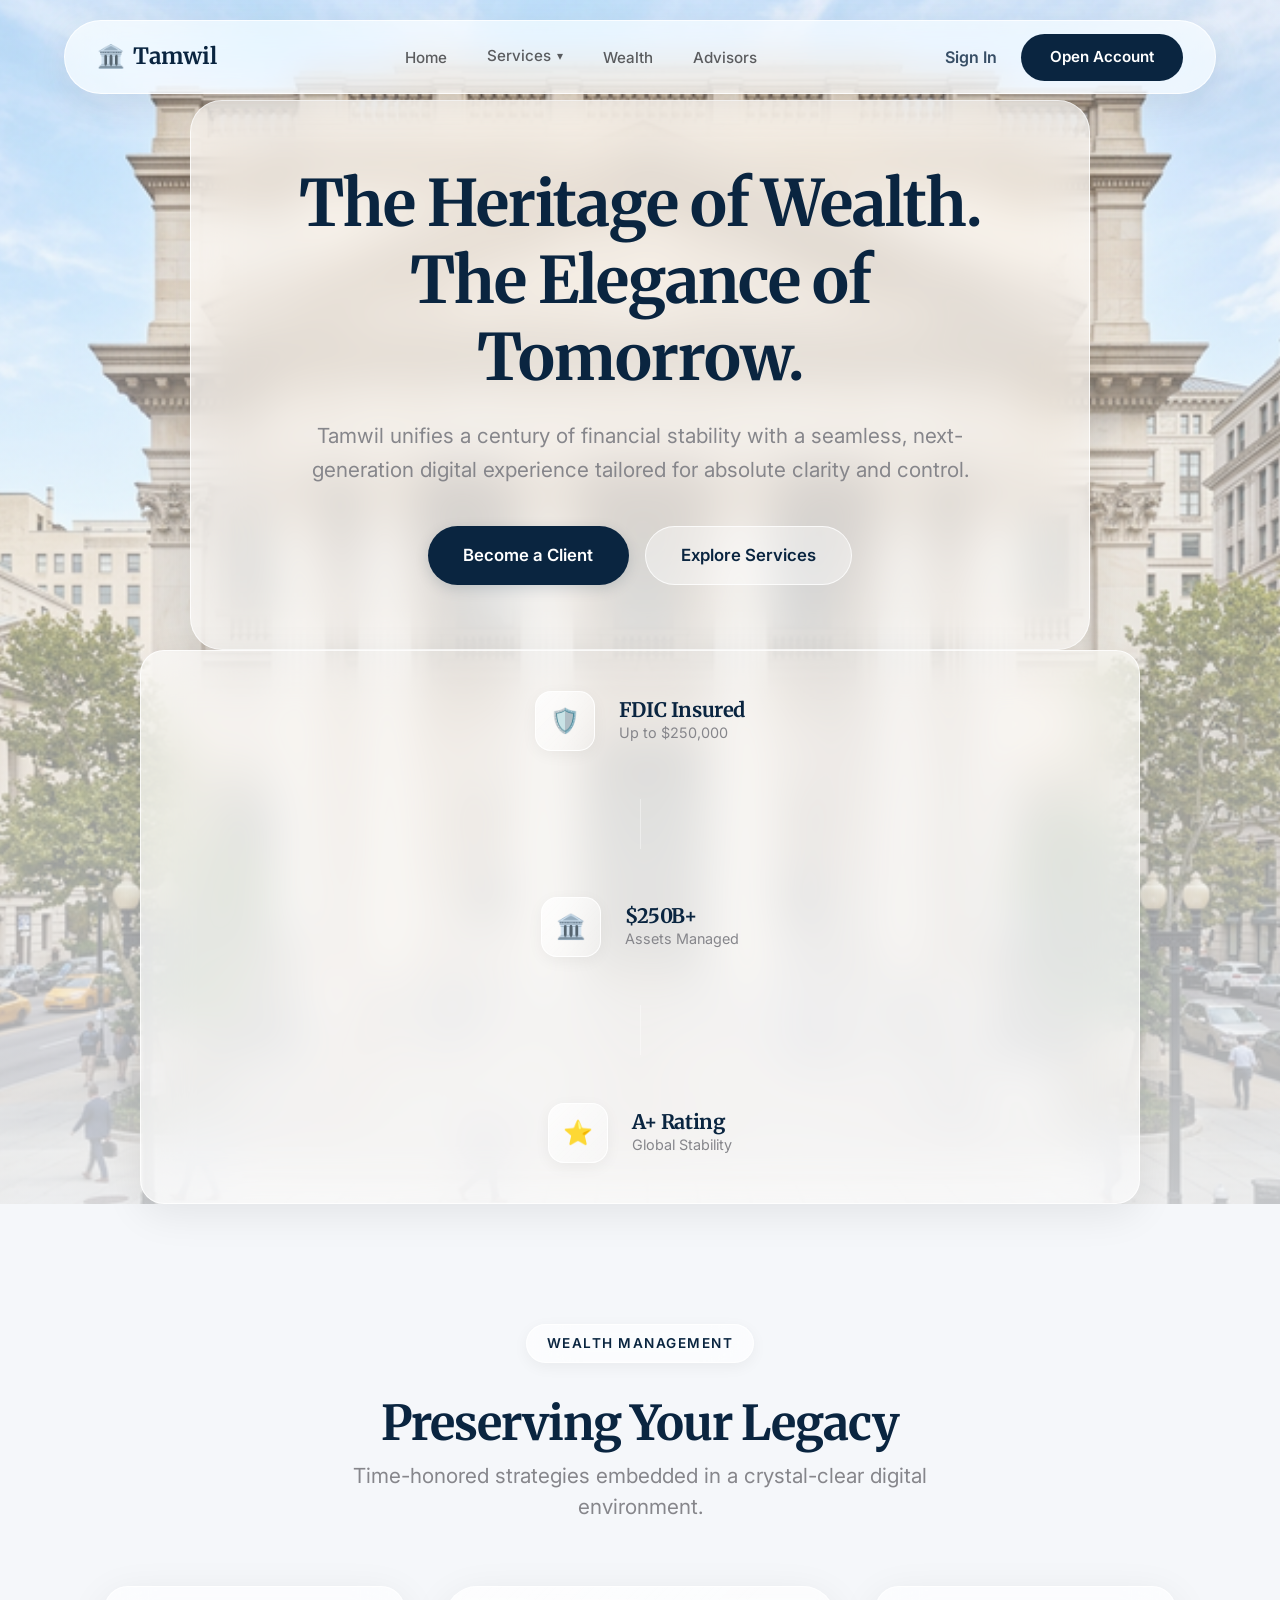
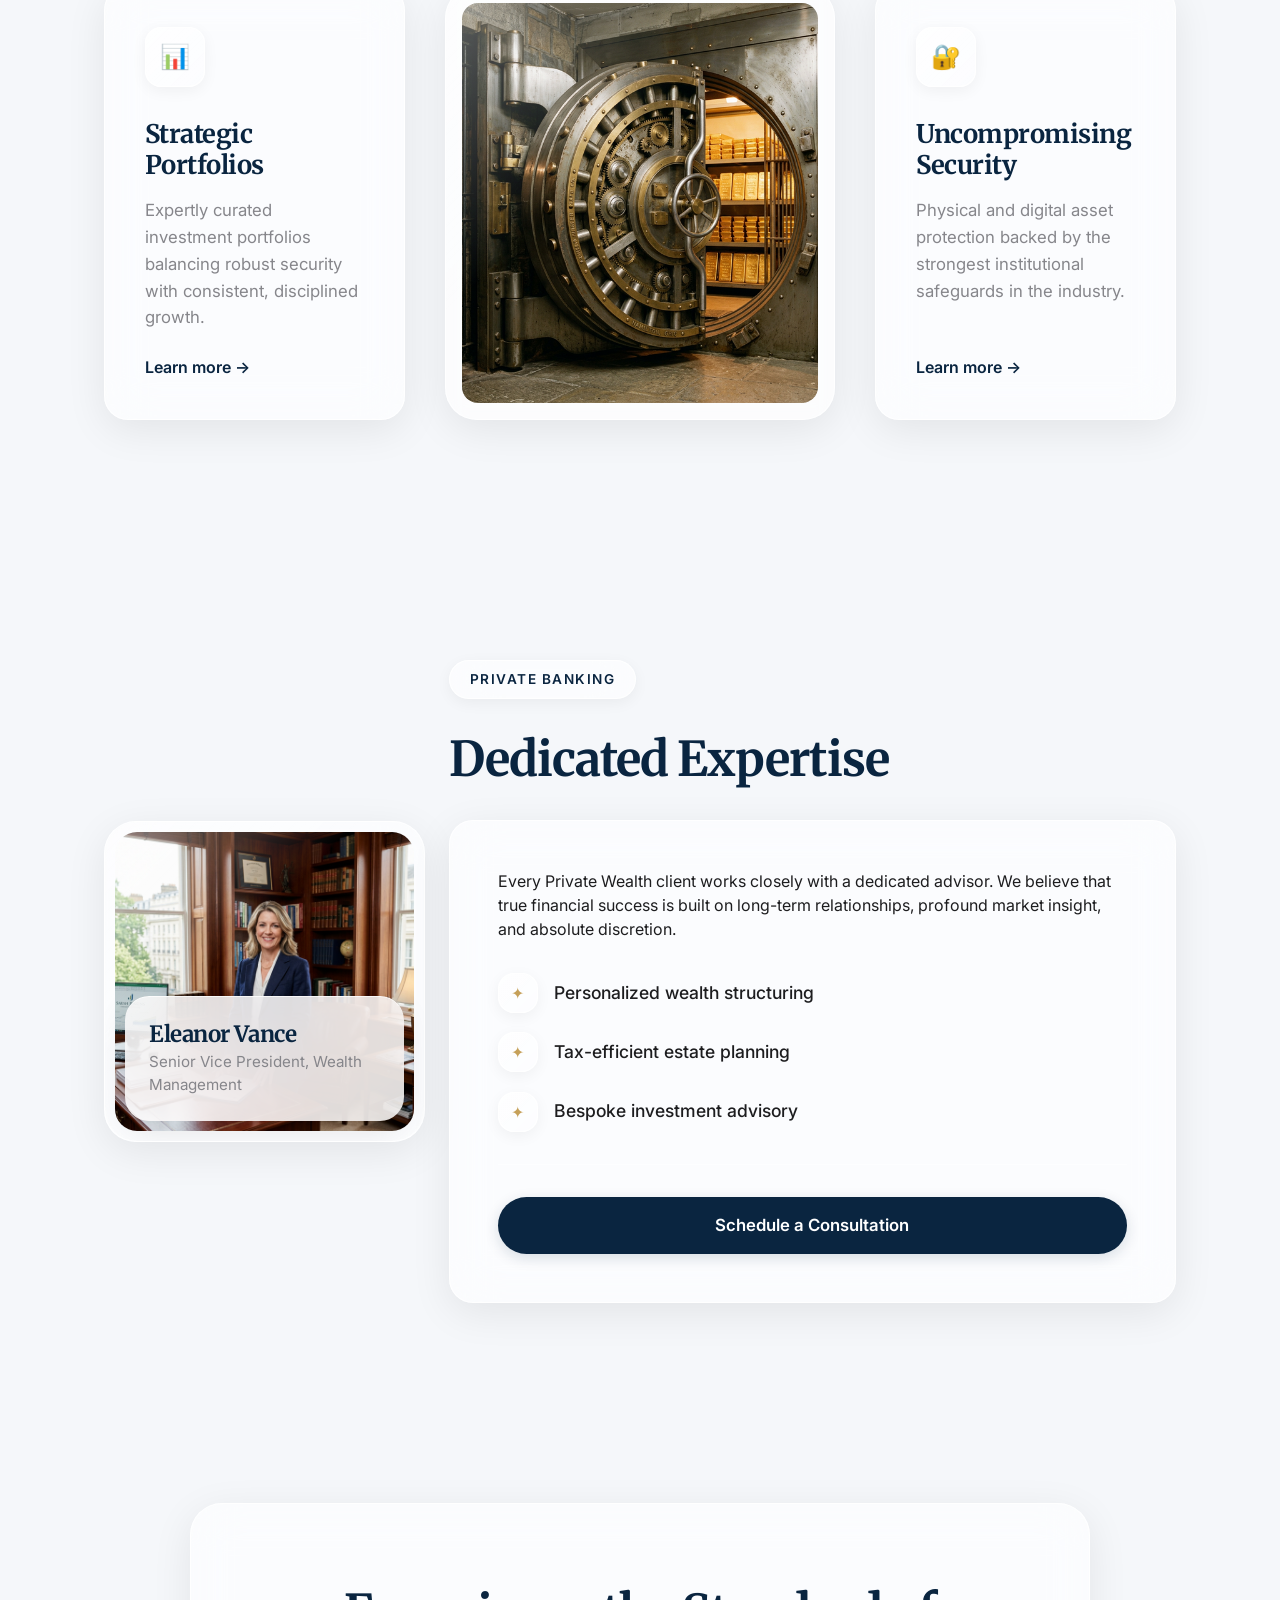
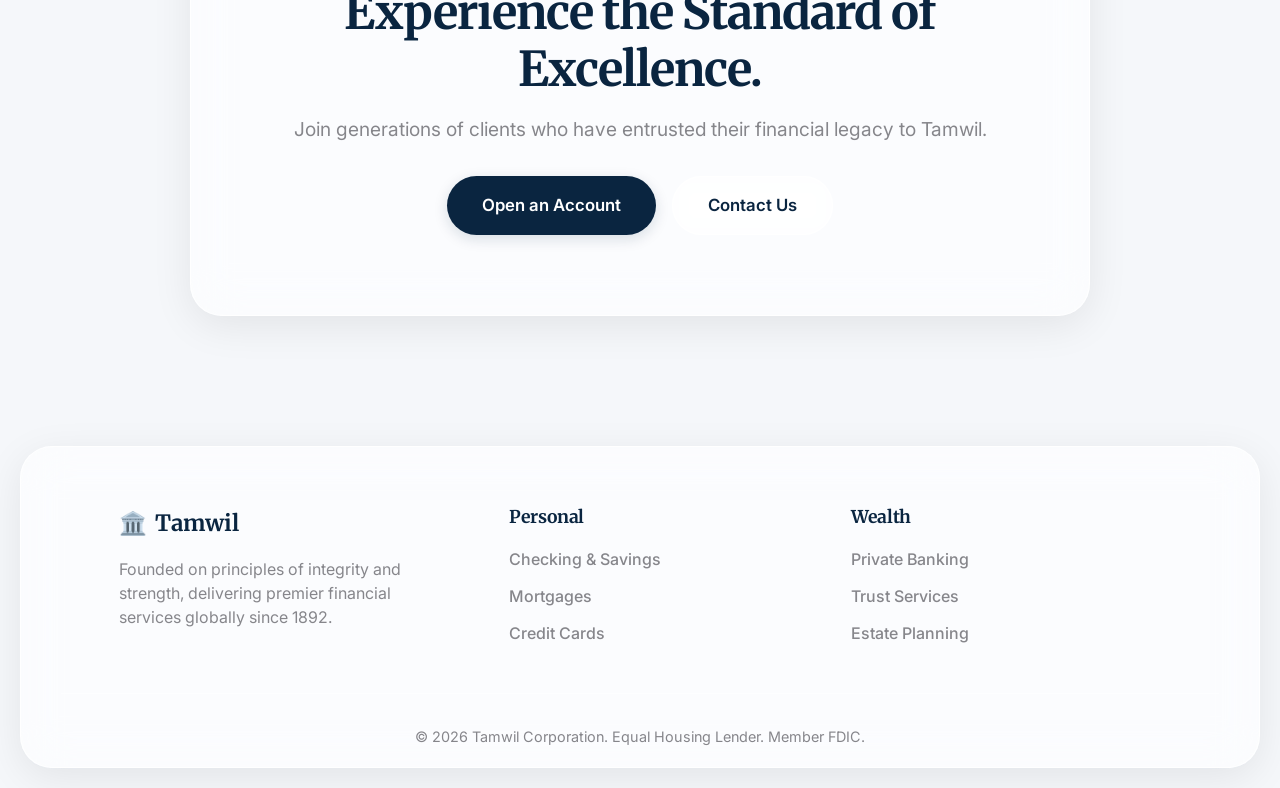
==== index.html @ 83a228fa "Intial commit" ====
<!DOCTYPE html>
<html lang="en">
<head>
    <meta charset="UTF-8">
    <meta name="viewport" content="width=device-width, initial-scale=1.0">
    <title>Tamwil | Modern Tradition</title>
    <meta name="description" content="A highly professional finance application homepage featuring Apple-style glassmorphism combined with traditional banking imagery.">
    <link rel="stylesheet" href="styles.css">
    <link href="https://fonts.googleapis.com/css2?family=Merriweather:wght@300;400;700;900&family=Inter:wght@300;400;500;600;700&display=swap" rel="stylesheet">
</head>
<body>
    <!-- Abstract gradient blur powering the glassmorphism -->
    <div class="ambient-gradient top-left gradient-1"></div>
    <div class="ambient-gradient bottom-right gradient-2"></div>

    <header class="mac-os-glass header-main">
        <div class="header-container">
            <div class="logo">
                <span class="logo-icon">🏛️</span> Tamwil
            </div>
            <button class="mobile-menu-toggle" aria-label="Toggle Menu">
                <svg viewBox="0 0 24 24" width="24" height="24" stroke="currentColor" stroke-width="2" fill="none"><path d="M4 6h16M4 12h16M4 18h16"></path></svg>
            </button>
            <div class="nav-wrapper">
                <nav>
                <ul class="nav-links">
                    <li><a href="index.html">Home</a></li>
                    <li class="dropdown">
                        <a class="dropdown-toggle" href="#">Services <span class="drop-icon">▾</span></a>
                        <div class="dropdown-menu mega-menu mac-os-glass panel-glassmorphism">
                            <div class="mega-menu-grid">
                                <a href="emi.html" class="mega-menu-item">
                                    <div class="item-icon glass-icon">🏠</div>
                                    <div class="item-content">
                                        <h4>EMI Calculator</h4>
                                        <p>Plan your home loan with precision</p>
                                    </div>
                                </a>
                                <a href="sip.html" class="mega-menu-item">
                                    <div class="item-icon glass-icon">📈</div>
                                    <div class="item-content">
                                        <h4>SIP Calculator</h4>
                                        <p>Forecast your wealth multiplication</p>
                                    </div>
                                </a>
                                <a href="loan.html" class="mega-menu-item">
                                    <div class="item-icon glass-icon">💼</div>
                                    <div class="item-content">
                                        <h4>Loan Application</h4>
                                        <p>Apply for an exclusive credit line</p>
                                    </div>
                                </a>
                            </div>
                        </div>
                    </li>
                    <li><a href="index.html#wealth">Wealth</a></li>
                    <li><a href="index.html#advisors">Advisors</a></li>
                </ul>
            </nav>
                <div class="header-actions">
                    <a href="sign-in.html" class="login-link">Sign In</a>
                    <a href="open-account.html" class="cta-btn primary-btn" style="text-decoration: none; display: inline-block;">Open Account</a>
                </div>
            </div>
        </div>
    </header>

    <main>
        <!-- Hero Section -->
        <section class="hero" id="home">
            <div class="hero-image-bg">
                <img src="assets/hero_bg.png" alt="Classic Bank Exterior" class="bg-img float-slow">
                <div class="light-overlay"></div>
            </div>
            
            <div class="hero-container relative-z">
                <div class="hero-content text-center mac-os-glass glass-card interactive-element">
                    <h1 class="animate-up heading-serif">The Heritage of Wealth.<br>The Elegance of Tomorrow.</h1>
                    <p class="animate-up delay-1">Tamwil unifies a century of financial stability with a seamless, next-generation digital experience tailored for absolute clarity and control.</p>
                    <div class="hero-cta animate-up delay-2">
                        <a href="open-account.html" class="primary-btn lg-btn shadow-subtle">Become a Client</a>
                        <a href="#wealth" class="secondary-btn lg-btn glass-btn">Explore Services</a>
                    </div>
                </div>
                
                <!-- Trust Badges -->
                <div class="trust-bar mac-os-glass panel-glassmorphism animate-up delay-3 interactive-element-subtle">
                    <div class="stat-item">
                         <div class="icon-wrapper glass-icon">🛡️</div>
                         <div>
                            <h4>FDIC Insured</h4>
                            <p>Up to $250,000</p>
                         </div>
                    </div>
                    <div class="divider"></div>
                    <div class="stat-item">
                        <div class="icon-wrapper glass-icon">🏛️</div>
                        <div>
                           <h4>$250B+</h4>
                           <p>Assets Managed</p>
                        </div>
                   </div>
                   <div class="divider"></div>
                   <div class="stat-item">
                        <div class="icon-wrapper glass-icon">⭐</div>
                        <div>
                           <h4>A+ Rating</h4>
                           <p>Global Stability</p>
                        </div>
                   </div>
                </div>
            </div>
        </section>

        <!-- Wealth Section -->
        <section class="services section-padding" id="wealth">
            <div class="container text-center relative-z">
                <div class="mac-os-glass title-pill scroll-reveal">Wealth Management</div>
                <h2 class="section-title heading-serif scroll-reveal mt-2">Preserving Your Legacy</h2>
                <p class="section-subtitle scroll-reveal">Time-honored strategies embedded in a crystal-clear digital environment.</p>
                
                <div class="services-grid">
                    <div class="service-card mac-os-glass panel-glassmorphism scroll-reveal list-anim-1 interactive-element">
                        <div class="card-icon glass-icon theme-color">📊</div>
                        <h3 class="heading-serif">Strategic Portfolios</h3>
                        <p>Expertly curated investment portfolios balancing robust security with consistent, disciplined growth.</p>
                        <a href="#" class="learn-more">Learn more <span class="arrow">→</span></a>
                    </div>
                    
                    <div class="service-image-container scroll-reveal list-anim-2">
                        <div class="glass-image-frame interactive-element-image">
                           <img src="assets/wealth.png" alt="Traditional Bank Vault" class="feature-img">
                           <div class="glass-glare"></div>
                        </div>
                    </div>
                    
                    <div class="service-card mac-os-glass panel-glassmorphism scroll-reveal list-anim-3 interactive-element">
                        <div class="card-icon glass-icon theme-color">🔐</div>
                        <h3 class="heading-serif">Uncompromising Security</h3>
                        <p>Physical and digital asset protection backed by the strongest institutional safeguards in the industry.</p>
                        <a href="#" class="learn-more">Learn more <span class="arrow">→</span></a>
                    </div>
                </div>
            </div>
        </section>

        <!-- Advisors Section -->
        <section class="advisors section-padding" id="advisors">
            <div class="container layout-split relative-z">
                <div class="visual-content scroll-reveal left">
                    <div class="image-frame mac-os-glass interactive-element-image">
                        <img src="assets/advisor.png" alt="Professional Financial Advisor" class="visual-img">
                        <div class="advisor-nameplate mac-os-glass-strong text-dark">
                            <h4 class="heading-serif">Eleanor Vance</h4>
                            <p>Senior Vice President, Wealth Management</p>
                        </div>
                        <div class="glass-glare"></div>
                    </div>
                </div>
                <div class="text-content">
                    <div class="mac-os-glass title-pill scroll-reveal">Private Banking</div>
                    <h2 class="section-title heading-serif scroll-reveal mt-2">Dedicated Expertise</h2>
                    
                    <div class="mac-os-glass content-glass-card scroll-reveal mt-4">
                        <p class="text-dark">Every Private Wealth client works closely with a dedicated advisor. We believe that true financial success is built on long-term relationships, profound market insight, and absolute discretion.</p>
                        <ul class="feature-list mt-4">
                            <li>
                                <div class="check-icon glass-icon">✦</div>
                                <span class="text-dark font-medium">Personalized wealth structuring</span>
                            </li>
                            <li>
                                <div class="check-icon glass-icon">✦</div>
                                <span class="text-dark font-medium">Tax-efficient estate planning</span>
                            </li>
                            <li>
                                <div class="check-icon glass-icon">✦</div>
                                <span class="text-dark font-medium">Bespoke investment advisory</span>
                            </li>
                        </ul>
                        <div class="mt-4 pt-4 border-top">
                            <a href="open-account.html" class="primary-btn lg-btn shadow-subtle w-full" style="display:block;">Schedule a Consultation</a>
                        </div>
                    </div>
                </div>
            </div>
        </section>
        
        <!-- CTA Section -->
        <section class="final-cta text-center scroll-reveal">
            <div class="cta-inner container mac-os-glass standout-glass interactive-element">
                <h2 class="heading-serif text-navy">Experience the Standard of Excellence.</h2>
                <p class="text-gray mt-2">Join generations of clients who have entrusted their financial legacy to Tamwil.</p>
                <div class="cta-actions mt-4">
                    <a href="open-account.html" class="primary-btn lg-btn shadow-subtle">Open an Account</a>
                    <a href="mailto:contact@tamwil.com" class="secondary-btn lg-btn glass-btn">Contact Us</a>
                </div>
            </div>
        </section>
    </main>

    <footer class="glass-footer mac-os-glass">
        <div class="container footer-content">
            <div class="footer-brand">
                <div class="logo"><span class="logo-icon">🏛️</span> Tamwil</div>
                <p class="mt-2 text-sm text-gray">Founded on principles of integrity and strength, delivering premier financial services globally since 1892.</p>
            </div>
            <div class="footer-links">
                <div class="link-group">
                    <h4>Personal</h4>
                    <ul>
                        <li><a href="#">Checking & Savings</a></li>
                        <li><a href="#">Mortgages</a></li>
                        <li><a href="#">Credit Cards</a></li>
                    </ul>
                </div>
                <div class="link-group">
                    <h4>Wealth</h4>
                    <ul>
                        <li><a href="#">Private Banking</a></li>
                        <li><a href="#">Trust Services</a></li>
                        <li><a href="#">Estate Planning</a></li>
                    </ul>
                </div>
            </div>
        </div>
        <div class="container footer-bottom">
            <p>&copy; 2026 Tamwil Corporation. Equal Housing Lender. Member FDIC.</p>
        </div>
    </footer>
    <script src="script.js"></script>
</body>
</html>
---- styles.css ----
/* Apple-Style Glassmorphism on Traditional Bank Theme */
:root {
    /* Base Foundation Colors */
    --bg-page: #f5f7fa;
    --navy-blue: #0A2540; 
    --gold: #C5A059;      
    
    /* Typography Colors */
    --text-dark: #1d1d1f; /* Apple classic font color */
    --text-gray: #86868b;
    --text-navy: #0A2540;
    
    /* Apple Glass Variables */
    --glass-bg-light: rgba(255, 255, 255, 0.65);
    --glass-bg-strong: rgba(255, 255, 255, 0.85);
    --glass-border: rgba(255, 255, 255, 0.8);
    --glass-border-subtle: rgba(255, 255, 255, 0.4);
    
    /* Vibrant ambient glows */
    --ambient-blue: rgba(10, 37, 64, 0.15);
    --ambient-gold: rgba(197, 160, 89, 0.15);
    
    /* Crisp UI styling */
    --border-radius-xl: 32px;
    --border-radius-lg: 24px;
    --border-radius-md: 16px;
    --border-radius-sm: 10px;
    
    /* Diffused Shadows */
    --shadow-glass: 0 10px 40px rgba(0, 0, 0, 0.08);
    --shadow-float: 0 20px 50px rgba(0, 0, 0, 0.12);
    --shadow-btn: 0 4px 14px 0 rgba(10, 37, 64, 0.15);
    
    --transition: all 0.4s cubic-bezier(0.16, 1, 0.3, 1);
}

* {
    margin: 0;
    padding: 0;
    box-sizing: border-box;
}

body {
    font-family: 'Inter', -apple-system, BlinkMacSystemFont, "Segoe UI", Roboto, Helvetica, Arial, sans-serif;
    background-color: var(--bg-page);
    color: var(--text-dark);
    line-height: 1.5;
    overflow-x: hidden;
    -webkit-font-smoothing: antialiased;
    position: relative;
}

/* Ambient Background Glows */
.ambient-gradient {
    position: fixed;
    width: 60vw;
    height: 60vw;
    border-radius: 50%;
    z-index: -1;
    filter: blur(120px);
    opacity: 0.8;
}
.ambient-gradient.top-left { top: -20%; left: -10%; background: radial-gradient(circle, var(--ambient-blue) 0%, rgba(255,255,255,0) 70%); animation: drift 15s infinite alternate; }
.ambient-gradient.bottom-right { bottom: -20%; right: -10%; background: radial-gradient(circle, var(--ambient-gold) 0%, rgba(255,255,255,0) 70%); animation: drift 20s infinite alternate-reverse; }

@keyframes drift {
    0% { transform: translate(0, 0) scale(1); }
    100% { transform: translate(5%, 5%) scale(1.1); }
}

/* Base Glassmorphism Class (Apple Style) */
.mac-os-glass {
    background: var(--glass-bg-light);
    backdrop-filter: blur(24px) saturate(180%);
    -webkit-backdrop-filter: blur(24px) saturate(180%);
    border: 1px solid var(--glass-border);
    box-shadow: var(--shadow-glass);
}

.mac-os-glass-strong {
    background: var(--glass-bg-strong);
    backdrop-filter: blur(40px) saturate(200%);
    -webkit-backdrop-filter: blur(40px) saturate(200%);
    border-top: 1px solid var(--glass-border);
}

/* Typography Overrides */
.heading-serif { font-family: 'Merriweather', serif; color: var(--text-navy); }
h1, h2, h3, h4 { font-weight: 700; line-height: 1.2; letter-spacing: -0.02em; }
.text-dark { color: var(--text-dark); }
.text-gray { color: var(--text-gray); }
.text-navy { color: var(--navy-blue); }
.font-medium { font-weight: 500; }
.theme-color { color: var(--navy-blue); }

/* Utilities */
.container { max-width: 1200px; margin: 0 auto; padding: 0 5%; }
.text-center { text-align: center; }
.mt-2 { margin-top: 1rem; }
.mt-3 { margin-top: 1.5rem; }
.mt-4 { margin-top: 2rem; }
.pt-4 { padding-top: 2rem; }
.w-full { width: 100%; }
.section-padding { padding: 120px 0; }
.relative-z { position: relative; z-index: 10; align-items: stretch; }

.section-title { font-size: 3rem; margin-bottom: 0.5rem; }
.section-subtitle { color: var(--text-gray); font-size: 1.3rem; max-width: 700px; margin: 0 auto 4rem; font-weight: 400; }

.title-pill {
    display: inline-block;
    padding: 0.5rem 1.25rem;
    border-radius: 100px;
    font-size: 0.85rem;
    font-weight: 600;
    color: var(--navy-blue);
    text-transform: uppercase;
    letter-spacing: 1.5px;
    margin-bottom: 1rem;
    box-shadow: 0 4px 15px rgba(0,0,0,0.05);
}

/* Header & Nav */
.header-main {
    position: fixed;
    top: 20px; left: 50%;
    transform: translateX(-50%);
    width: 90%; max-width: 1200px;
    z-index: 1000;
    border-radius: 100px;
    padding: 0.8rem 0;
    transition: var(--transition);
}

.header-container {
    display: flex; justify-content: space-between; align-items: center;
    padding: 0 2rem;
}

.logo {
    font-size: 1.4rem; font-weight: 700; font-family: 'Merriweather', serif;
    color: var(--navy-blue); display: flex; align-items: center; gap: 8px;
}
.logo-icon { color: var(--gold); }

nav ul { display: flex; list-style: none; gap: 2.5rem; }
nav a { color: var(--text-dark); text-decoration: none; font-size: 0.95rem; font-weight: 500; transition: var(--transition); opacity: 0.7;}
nav a:hover { opacity: 1; color: var(--navy-blue); }

.header-actions { display: flex; align-items: center; gap: 1.5rem; }
.login-link { color: var(--navy-blue); text-decoration: none; font-weight: 600; transition: var(--transition); opacity: 0.8; }
.login-link:hover { opacity: 1; color: var(--gold); }

/* Buttons */
button, .primary-btn, .secondary-btn, .glass-btn {
    cursor: pointer; font-family: 'Inter', sans-serif; font-weight: 600;
    border: none; border-radius: 100px;
    transition: var(--transition);
    display: inline-flex;
    align-items: center;
    justify-content: center;
    text-align: center;
    text-decoration: none;
    box-sizing: border-box;
}

.primary-btn { background: var(--navy-blue); color: white; padding: 0.75rem 1.8rem; font-size: 0.95rem; }
.primary-btn:hover { background: #07192b; box-shadow: var(--shadow-btn); transform: translateY(-2px); }

.secondary-btn { background: transparent; color: var(--navy-blue); padding: 0.75rem 1.8rem; font-size: 0.95rem; }
.glass-btn { 
    background: rgba(255, 255, 255, 0.4); 
    border: 1px solid rgba(255, 255, 255, 0.8);
    backdrop-filter: blur(10px);
}
.glass-btn:hover { background: white; transform: translateY(-2px); box-shadow: 0 4px 15px rgba(0,0,0,0.05); }

.lg-btn { padding: 1rem 2.2rem; font-size: 1.05rem; }
.shadow-subtle { box-shadow: var(--shadow-btn); }

/* Glass Icons */
.glass-icon {
    width: 60px; height: 60px;
    display: flex; justify-content: center; align-items: center;
    background: linear-gradient(135deg, rgba(255,255,255,0.8), rgba(255,255,255,0.2));
    border: 1px solid rgba(255,255,255,0.9);
    border-radius: var(--border-radius-md);
    box-shadow: 0 4px 15px rgba(0,0,0,0.05);
    font-size: 1.5rem;
}

/* Hero Section */
.hero {
    position: relative;
    min-height: 100vh;
    display: flex; flex-direction: column; justify-content: center;
    padding-top: 100px;
}

.hero-image-bg {
    position: absolute; top: 0; left: 0; width: 100%; height: 100%;
    z-index: 1; overflow: hidden;
}
.bg-img {
    width: 100%; height: 100%; object-fit: cover; object-position: center;
    transform: scale(1.05); /* Slight zoom for float animation */
}
.float-slow {
    animation: slowPan 30s ease-in-out infinite alternate;
}
@keyframes slowPan { from { transform: scale(1.05) translateY(0); } to { transform: scale(1.1) translateY(-2%); } }

.light-overlay {
    position: absolute; top: 0; left: 0; width: 100%; height: 100%;
    background: linear-gradient(180deg, rgba(245,247,250,0.2) 0%, rgba(245,247,250,0.8) 100%);
}

.hero-container {
    max-width: 1200px; margin: 0 auto; width: 100%;
    display: flex; flex-direction: column; align-items: center;
}

.glass-card {
    padding: 4rem 5rem;
    border-radius: var(--border-radius-xl);
    max-width: 900px;
    margin-bottom: -40px; 
}

.hero-content h1 { font-size: 4rem; letter-spacing: -1px; margin-bottom: 1.5rem; color: var(--navy-blue); }
.hero-content p { font-size: 1.3rem; color: var(--text-gray); margin-bottom: 2.5rem; line-height: 1.6;}
.hero-cta { display: flex; gap: 1rem; justify-content: center; }

/* Trust Bar */
.trust-bar {
    width: 100%; max-width: 1000px;
    display: flex; justify-content: center; align-items: center; gap: 3rem;
    padding: 2rem 3rem;
    border-radius: var(--border-radius-lg);
    margin-top: 40px;
}
.trust-bar .divider { width: 1px; height: 50px; background: var(--glass-border-subtle); }
.stat-item { display: flex; align-items: center; gap: 1.5rem; text-align: left; }
.stat-item h4 { font-size: 1.25rem; font-family: 'Merriweather', serif; font-weight: 700; color: var(--text-navy);}
.stat-item p { color: var(--text-gray); font-size: 0.9rem; font-weight: 400; }

/* Services / Wealth Section */
.services-grid { display: grid; grid-template-columns: 1fr 1.3fr 1fr; gap: 2.5rem; align-items: stretch; }

.panel-glassmorphism {
    padding: 2.5rem;
    border-radius: var(--border-radius-lg);
    text-align: left;
    display: flex; flex-direction: column;
}
.service-card .card-icon { margin-bottom: 2rem; }
.service-card h3 { font-size: 1.6rem; margin-bottom: 1rem; }
.service-card p { color: var(--text-gray); margin-bottom: 1.5rem; font-size: 1.05rem; line-height: 1.6; flex-grow: 1;}
.learn-more { color: var(--navy-blue); text-decoration: none; font-weight: 600; display: inline-flex; align-items: center; gap: 4px; transition: var(--transition);}
.learn-more .arrow { transition: transform 0.3s ease; }
.service-card:hover .learn-more .arrow { transform: translateX(5px); }

/* Glass Image Frames */
.glass-image-frame {
    position: relative;
    border-radius: var(--border-radius-xl);
    padding: 1rem;
    background: var(--glass-bg-light);
    backdrop-filter: blur(10px);
    border: 1px solid var(--glass-border);
    box-shadow: var(--shadow-glass);
    height: 100%;
}
.glass-image-frame img {
    width: 100%; height: 100%; object-fit: cover;
    border-radius: calc(var(--border-radius-xl) - 1rem); /* Fits inner area */
}
.glass-glare {
    position: absolute; top: 0; left: 0; right: 0; bottom: 0;
    border-radius: var(--border-radius-xl);
    background: linear-gradient(135deg, rgba(255,255,255,0.4) 0%, rgba(255,255,255,0) 40%);
    pointer-events: none;
}

/* Advisors Section */
.layout-split { display: grid; grid-template-columns: 1fr 1fr; gap: 5rem; align-items: center; }

.image-frame {
    position: relative; border-radius: var(--border-radius-xl); overflow: hidden;
    padding: 10px;
}
.image-frame img { width: 100%; display: block; border-radius: calc(var(--border-radius-xl) - 10px); }
.advisor-nameplate {
    position: absolute; bottom: 20px; left: 20px; right: 20px; 
    padding: 1.5rem; border-radius: var(--border-radius-lg);
    box-shadow: 0 10px 30px rgba(0,0,0,0.1);
}
.advisor-nameplate h4 { font-size: 1.4rem; margin-bottom: 0.2rem; }
.advisor-nameplate p { font-size: 0.95rem; color: var(--text-gray); }

.content-glass-card { padding: 3rem; border-radius: var(--border-radius-lg); }
.feature-list { list-style: none; display: flex; flex-direction: column; gap: 1.2rem; }
.feature-list li { display: flex; align-items: center; gap: 16px; font-size: 1.1rem; }
.feature-list .check-icon { width: 40px; height: 40px; font-size: 1rem; color: var(--gold); }
.border-top { border-top: 1px solid var(--glass-border-subtle); }

/* CTA Section */
.final-cta { padding: 80px 5%; margin-bottom: 50px; }
.standout-glass { padding: 5rem 3rem; border-radius: var(--border-radius-xl); max-width: 900px;}
.standout-glass h2 { font-size: 3rem; margin-bottom: 1rem; }
.standout-glass p { font-size: 1.2rem; }
.cta-actions { display: flex; justify-content: center; gap: 1rem; }

/* Footer */
.glass-footer {
    border-top: 1px solid var(--glass-border);
    margin: 0 20px 20px;
    border-radius: var(--border-radius-xl);
    padding: 60px 40px 20px;
}
.footer-content { display: grid; grid-template-columns: 1fr 2fr; gap: 4rem; margin-bottom: 3rem; }
.footer-links { display: grid; grid-template-columns: repeat(2, 1fr); gap: 2rem; }
.footer-links h4 { margin-bottom: 1.2rem; font-family: 'Merriweather', serif; font-size: 1.1rem; color: var(--navy-blue); }
.footer-links ul { list-style: none; display: flex; flex-direction: column; gap: 0.8rem; }
.footer-links a { color: var(--text-gray); text-decoration: none; transition: 0.3s; font-weight: 500;}
.footer-links a:hover { color: var(--navy-blue); }
.footer-bottom { padding-top: 2rem; border-top: 1px solid var(--glass-border-subtle); color: var(--text-gray); text-align: center; font-size: 0.9rem;}

/* Interactive Hover / Apple Depth Magic via JS Classes */
.interactive-element { transition: transform 0.4s cubic-bezier(0.16, 1, 0.3, 1), box-shadow 0.4s ease; transform-style: preserve-3d; }
.interactive-element-subtle { transition: transform 0.6s cubic-bezier(0.16, 1, 0.3, 1), box-shadow 0.6s ease; }
.interactive-element-image { transition: transform 0.5s ease-out; }

/* Responsive basics */
@media (max-width: 1024px) {
    .header-main { width: 95%; }
    .hero-content h1 { font-size: 3rem; }
    .trust-bar { flex-direction: column; align-items: stretch; gap: 1.5rem; padding: 2rem; }
    .trust-bar .divider { width: 100%; height: 1px; }
    .layout-split { grid-template-columns: 1fr; }
    .services-grid { grid-template-columns: 1fr; }
    .service-image-container { order: -1; margin-bottom: 2rem; }
}

/* Scroll Reveal Classes */
.scroll-reveal { opacity: 0; transform: translateY(30px); transition: all 1s cubic-bezier(0.16, 1, 0.3, 1); }
.scroll-reveal.left { transform: translateX(-40px); }
.scroll-reveal.visible { opacity: 1; transform: translateY(0) translateX(0); }
.scroll-reveal.visible.list-anim-1 { transition-delay: 0.1s; }
.scroll-reveal.visible.list-anim-2 { transition-delay: 0.2s; }
.scroll-reveal.visible.list-anim-3 { transition-delay: 0.3s; }

/* Initial Load Animations */
.animate-up { opacity: 0; transform: translateY(30px); animation: fadeUp 1s cubic-bezier(0.16, 1, 0.3, 1) forwards; }
.delay-1 { animation-delay: 0.1s; }
.delay-2 { animation-delay: 0.2s; }
.delay-3 { animation-delay: 0.3s; }
@keyframes fadeUp { to { opacity: 1; transform: translateY(0); } }

/* --- Calculator & Form Services --- */
.calculator-wrapper, .loan-wrapper {
    margin-top: 80px; 
    padding: 3rem;
}

.input-group {
    margin-bottom: 1.5rem;
    display: flex;
    flex-direction: column;
    gap: 0.5rem;
}

.layout-split {
    display: flex;
    flex-direction: row;
    gap: 1.5rem;
}

@media (max-width: 768px) {
    .layout-split {
        flex-direction: column;
        gap: 0rem;
    }
}

.input-group label {
    font-weight: 600;
    color: var(--navy-blue);
    font-size: 0.95rem;
}

input[type="range"] {
    width: 100%;
    accent-color: var(--gold);
    cursor: pointer;
}

.text-input, .num-input {
    width: 100%;
    padding: 0.8rem 1rem;
    border-radius: var(--border-radius-sm);
    border: 1px solid var(--glass-border-subtle);
    background: rgba(255, 255, 255, 0.5);
    font-family: 'Inter', sans-serif;
    font-size: 1rem;
    transition: var(--transition);
}

.text-input:focus, .num-input:focus {
    outline: none;
    border-color: var(--gold);
    background: rgba(255, 255, 255, 0.9);
    box-shadow: 0 0 0 3px rgba(197, 160, 89, 0.2);
}

.select-input {
    appearance: none;
    background-image: url('data:image/svg+xml;charset=US-ASCII,%3Csvg%20xmlns%3D%22http%3A%2F%2Fwww.w3.org%2F2000%2Fsvg%22%20width%3D%22292.4%22%20height%3D%22292.4%22%3E%3Cpath%20fill%3D%22%230A2540%22%20d%3D%22M287%2069.4a17.6%2017.6%200%200%200-13-5.4H18.4c-5%200-9.3%201.8-12.9%205.4A17.6%2017.6%200%200%200%200%2082.2c0%205%201.8%209.3%205.4%2012.9l128%20127.9c3.6%203.6%207.8%205.4%2012.8%205.4s9.2-1.8%2012.8-5.4L287%2095c3.5-3.5%205.4-7.8%205.4-12.8%200-5-1.9-9.2-5.5-12.8z%22%2F%3E%3C%2Fsvg%3E');
    background-repeat: no-repeat, repeat;
    background-position: right .7em top 50%, 0 0;
    background-size: .65em auto, 100%;
}

.form-section {
    flex: 1;
}

.result-section {
    flex: 1;
    padding: 2.5rem;
    border-radius: var(--border-radius-lg);
    display: flex;
    flex-direction: column;
    justify-content: center;
}

.result-grid {
    display: grid;
    grid-template-columns: 1fr;
    gap: 1.5rem;
}

.result-item h3 {
    font-size: 2rem;
    margin-top: 0.2rem;
}

.chart-container {
    position: relative;
    width: 100%;
    margin: auto;
}

/* Dropdown Mega Menu styling */
.dropdown {
    position: relative;
    padding-bottom: 20px;
    margin-bottom: -20px;
}

.dropdown-toggle {
    display: flex;
    align-items: center;
    gap: 6px;
}

.drop-icon {
    font-size: 0.8em;
    transition: transform 0.3s ease;
}

.dropdown:hover .drop-icon {
    transform: rotate(180deg);
}

.dropdown-menu.mega-menu {
    position: absolute;
    top: 100%;
    left: 50%;
    transform: translateX(-50%) translateY(15px) scale(0.95);
    min-width: 380px;
    padding: 1.25rem;
    opacity: 0;
    visibility: hidden;
    transition: all 0.4s cubic-bezier(0.16, 1, 0.3, 1);
    border-radius: var(--border-radius-lg);
    display: block;
    box-shadow: 0 30px 60px rgba(0, 0, 0, 0.12);
    pointer-events: none;
    background: #ffffff !important;
    border: 1px solid rgba(0, 0, 0, 0.05) !important;
}

.dropdown:hover .dropdown-menu.mega-menu {
    opacity: 1;
    visibility: visible;
    transform: translateX(-50%) translateY(0) scale(1);
    pointer-events: auto;
}

.mega-menu-grid {
    display: flex;
    flex-direction: column;
    gap: 0.3rem;
}

.mega-menu-item {
    display: flex;
    align-items: center;
    gap: 1.2rem;
    padding: 1rem;
    border-radius: var(--border-radius-md);
    transition: var(--transition);
    text-decoration: none;
    color: var(--text-dark);
}

.mega-menu-item:hover {
    background: rgba(255, 255, 255, 0.65);
    transform: translateX(6px);
    box-shadow: 0 10px 20px rgba(0,0,0,0.03);
}

.item-icon.glass-icon {
    width: 48px;
    height: 48px;
    font-size: 1.2rem;
    flex-shrink: 0;
    background: linear-gradient(135deg, rgba(255,255,255,0.9), rgba(255,255,255,0.4));
    box-shadow: 0 4px 10px rgba(0,0,0,0.05);
}

.item-content h4 {
    font-size: 1.05rem;
    margin-bottom: 0.2rem;
    color: var(--navy-blue);
    font-family: 'Inter', sans-serif;
    font-weight: 600;
}

.item-content p {
    font-size: 0.85rem;
    color: var(--text-gray);
    margin: 0;
    line-height: 1.4;
}

.flex-row {
    display: flex;
    align-items: center;
    gap: 1rem;
}

.flex-1 {
    flex: 1;
}

.mx-auto {
    margin-left: auto; margin-right: auto;
}

@media (max-width: 768px) {
    .calculator-wrapper .layout-split {
        grid-template-columns: 1fr;
    }
}

/* --- Mobile Navigation --- */
.mobile-menu-toggle {
    display: none;
    background: transparent;
    padding: 0.5rem;
    color: var(--navy-blue);
    z-index: 1001;
    border: none;
}

.nav-wrapper {
    display: contents;
}

@media (max-width: 1024px) {
    .mobile-menu-toggle {
        display: block;
    }

    .nav-wrapper {
        display: flex;
        position: absolute;
        top: 100%;
        left: 0;
        width: 100%;
        background: var(--glass-bg-strong);
        backdrop-filter: blur(30px) saturate(200%);
        -webkit-backdrop-filter: blur(30px) saturate(200%);
        border-radius: var(--border-radius-lg);
        padding: 2rem;
        box-shadow: var(--shadow-glass);
        border: 1px solid var(--glass-border);
        flex-direction: column;
        opacity: 0;
        visibility: hidden;
        transform: translateY(-10px);
        transition: var(--transition);
        display: flex;
    }

    .nav-wrapper.active {
        opacity: 1;
        visibility: visible;
        transform: translateY(10px);
    }

    nav ul.nav-links {
        flex-direction: column;
        gap: 1.5rem;
        align-items: center;
        width: 100%;
        margin-bottom: 2rem;
    }

    .header-actions {
        width: 100%;
        flex-direction: column;
        gap: 1rem;
    }

    /* Adjust mega menu for mobile */
    .dropdown-menu.mega-menu {
        position: static;
        width: 100%;
        min-width: 100%;
        transform: none !important;
        box-shadow: none;
        background: transparent !important;
        border: none !important;
        padding: 1rem 0 0 0;
        display: none; /* hidden until tapped */
        opacity: 1;
        visibility: visible;
        pointer-events: auto;
    }

    .dropdown.active .dropdown-menu.mega-menu {
        display: block;
    }
}
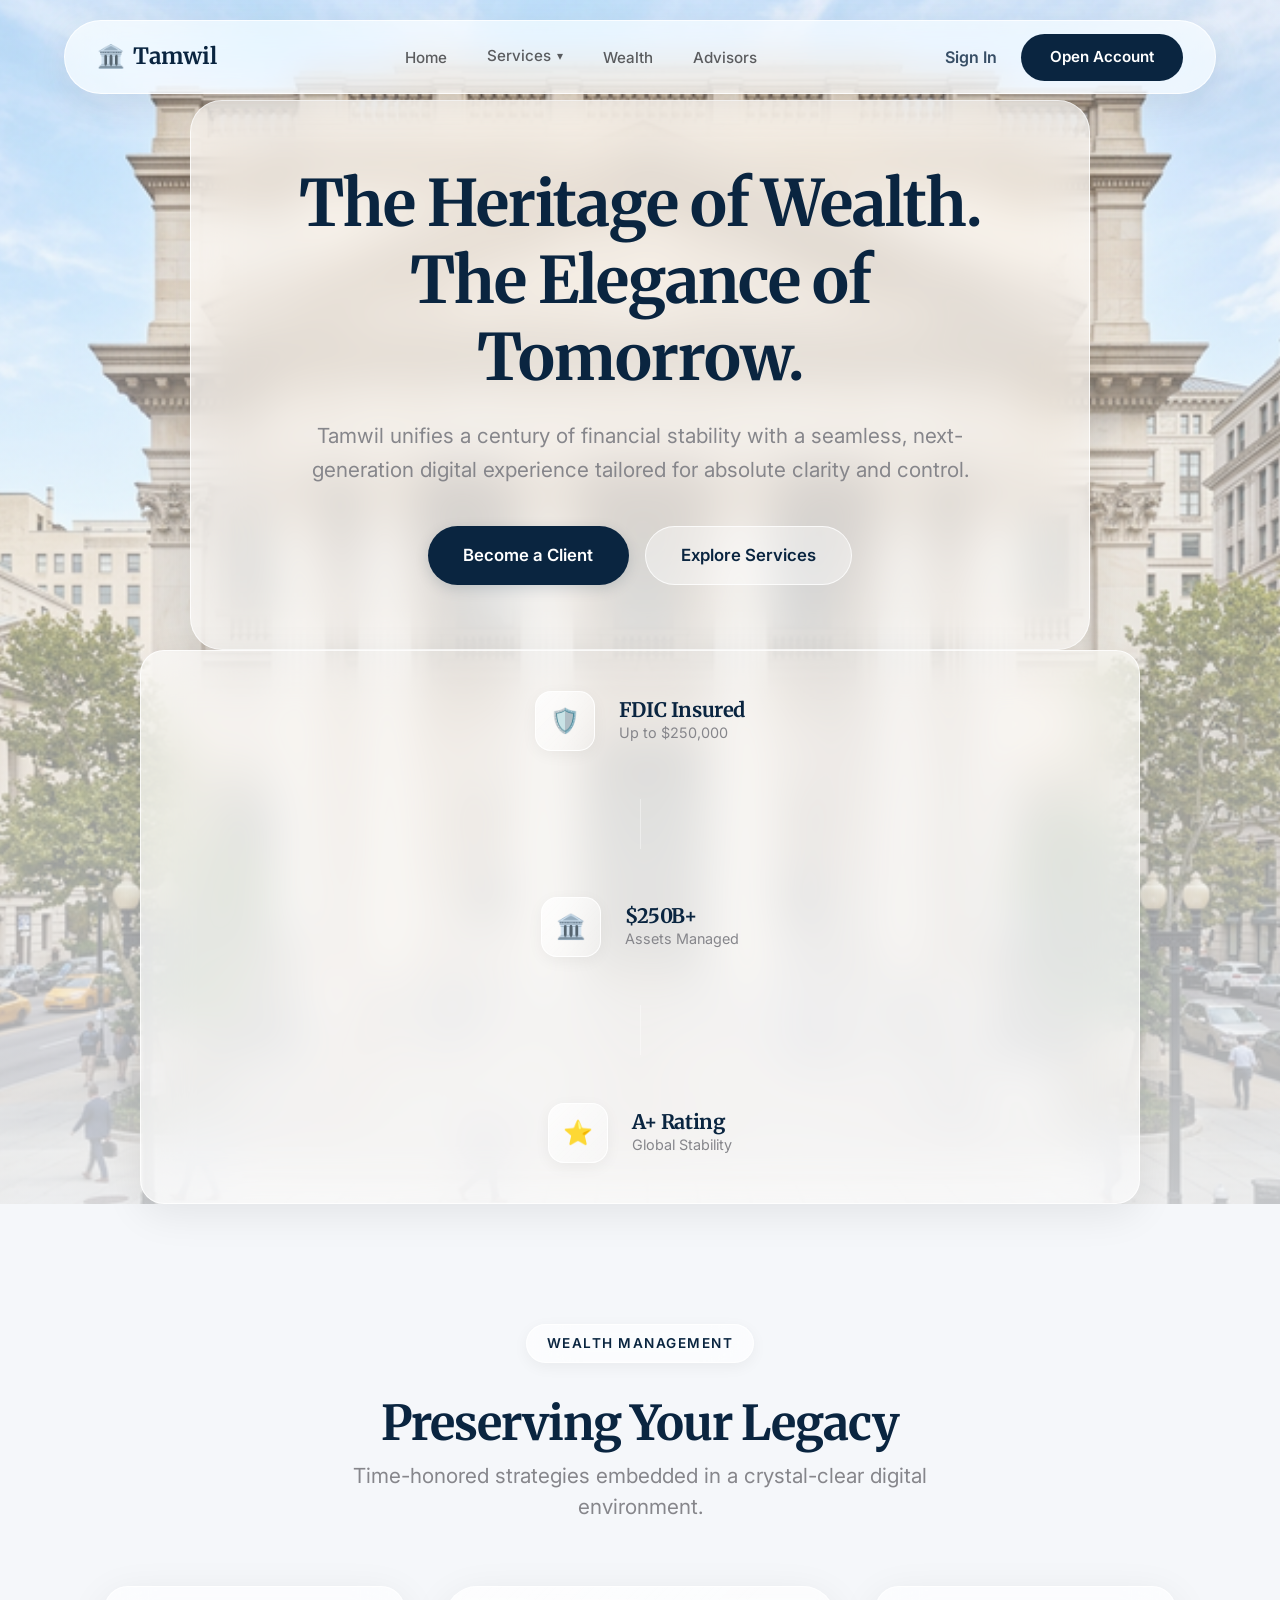
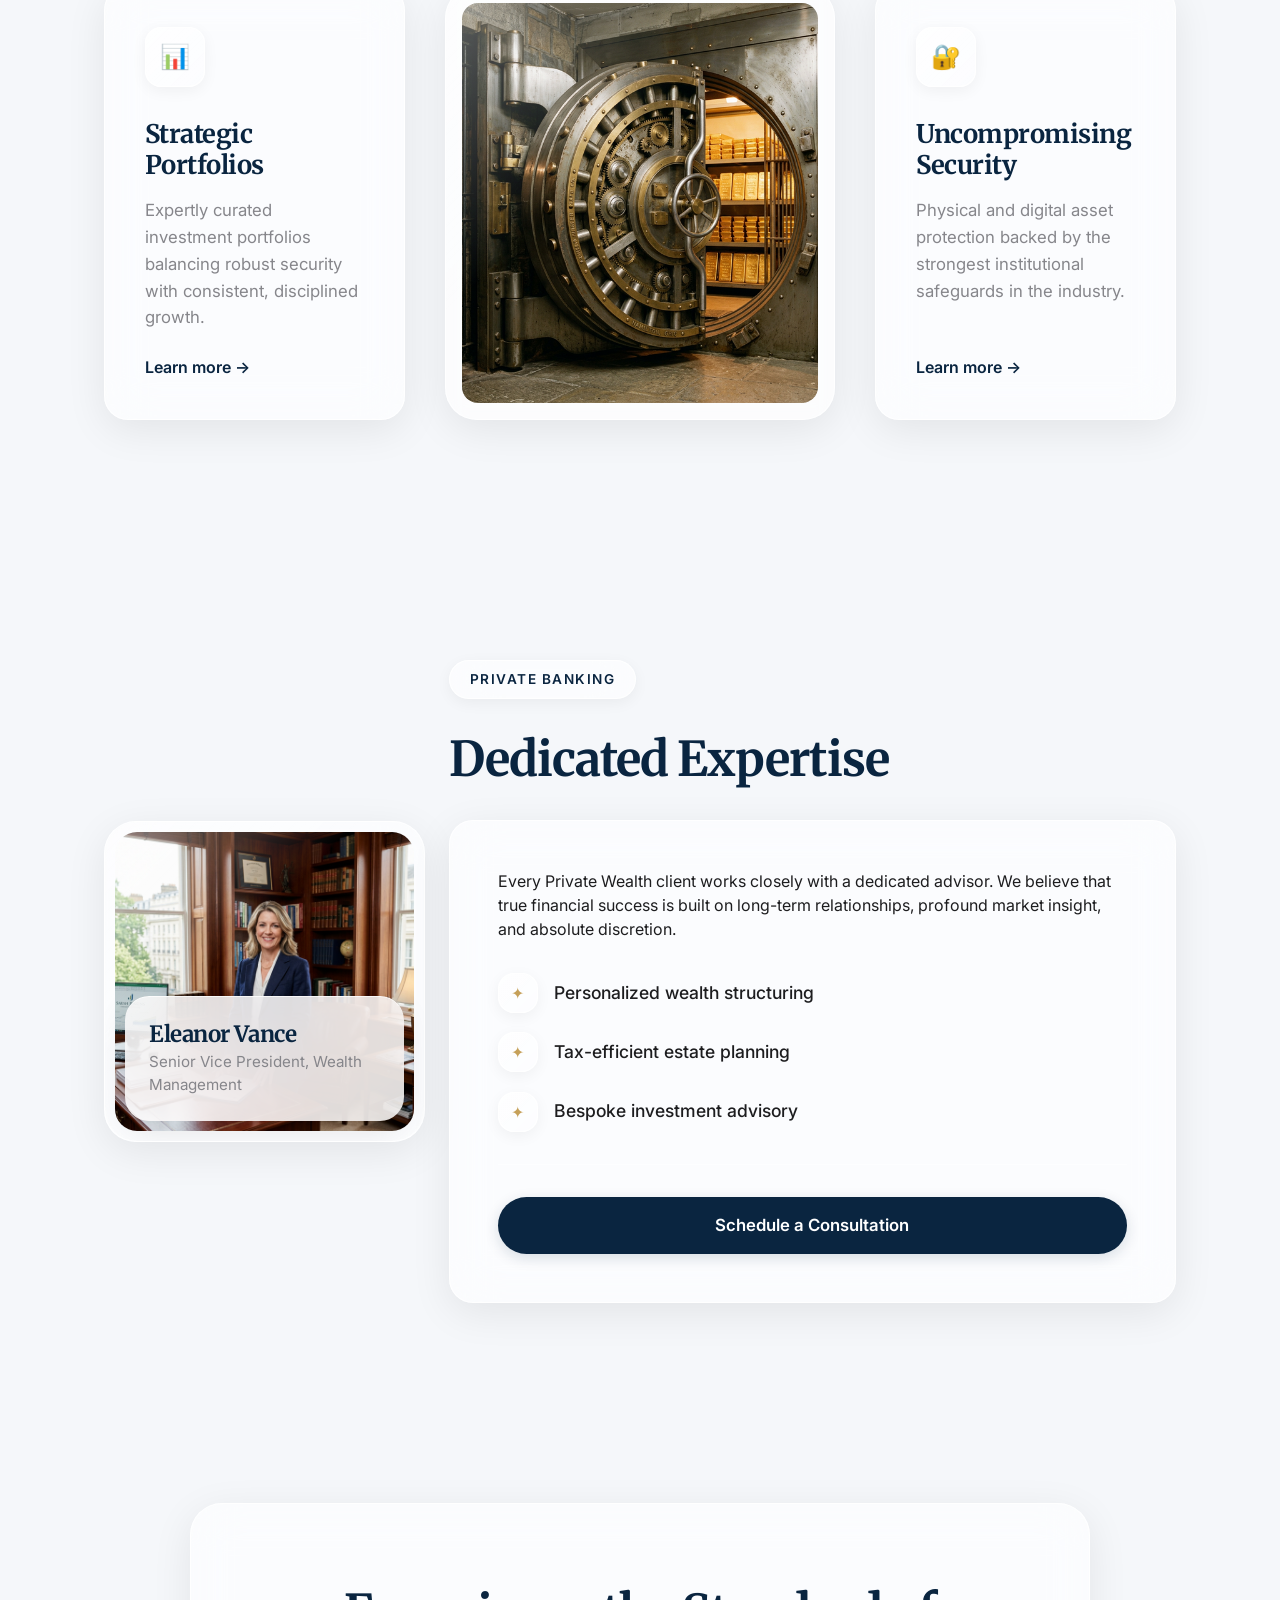
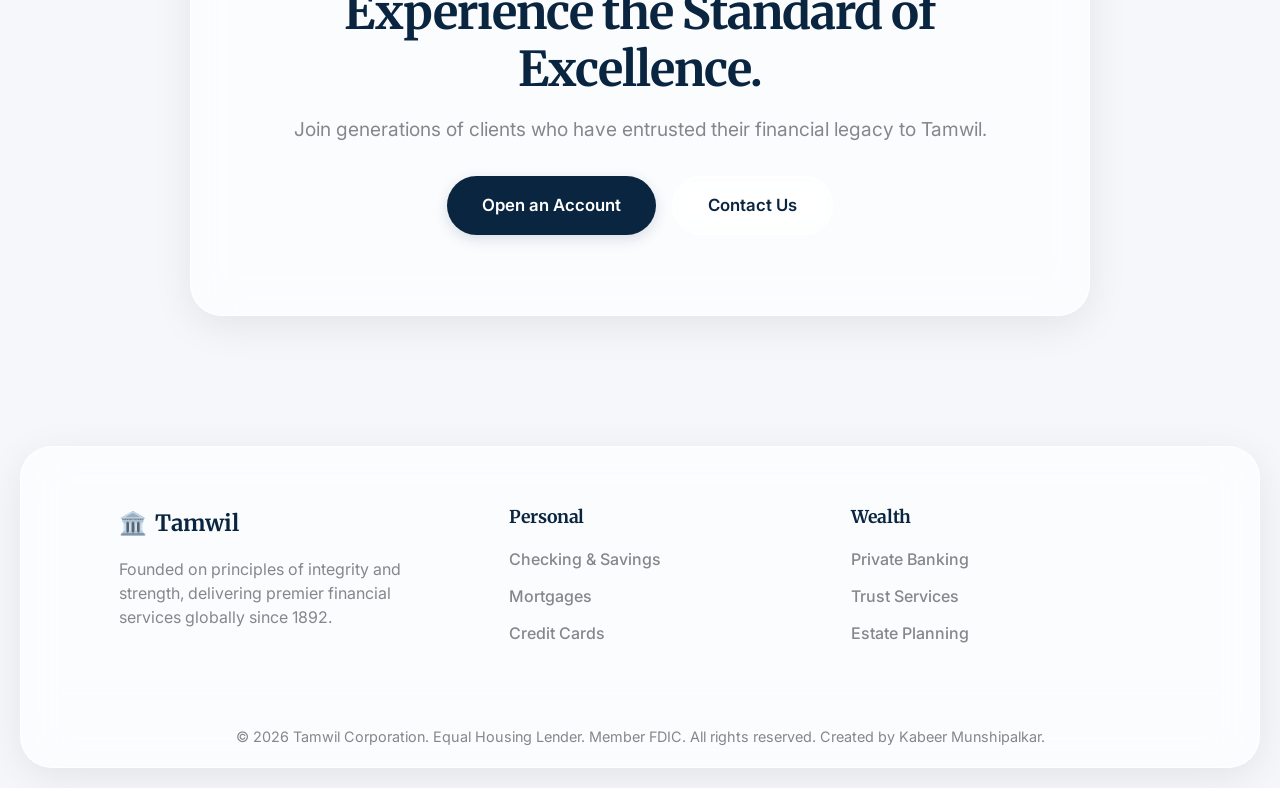
==== commit 183078ad: "Kabeer's signature commit" ====
--- a/index.html
+++ b/index.html
@@ -224,7 +224,7 @@
             </div>
         </div>
         <div class="container footer-bottom">
-            <p>&copy; 2026 Tamwil Corporation. Equal Housing Lender. Member FDIC.</p>
+            <p>&copy; 2026 Tamwil Corporation. Equal Housing Lender. Member FDIC. All rights reserved. Created by Kabeer Munshipalkar.</p>
         </div>
     </footer>
     <script src="script.js"></script>
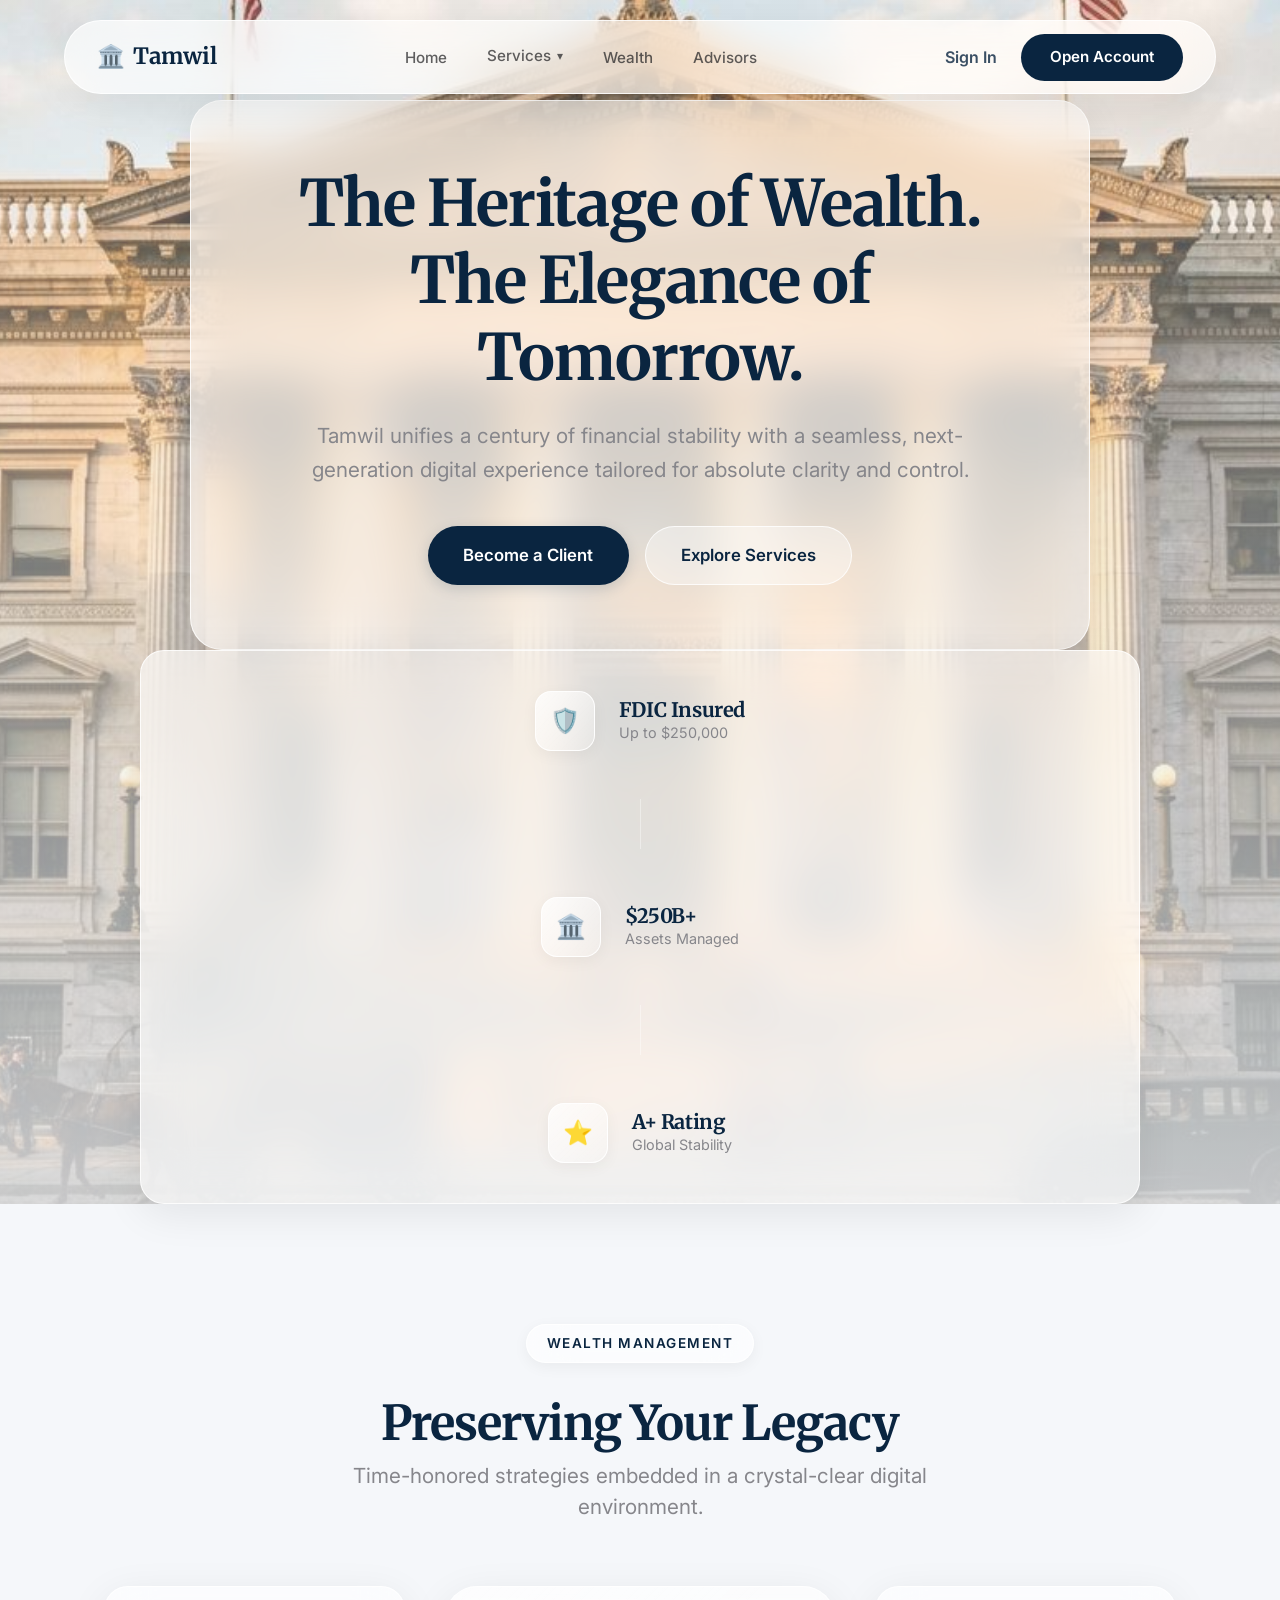
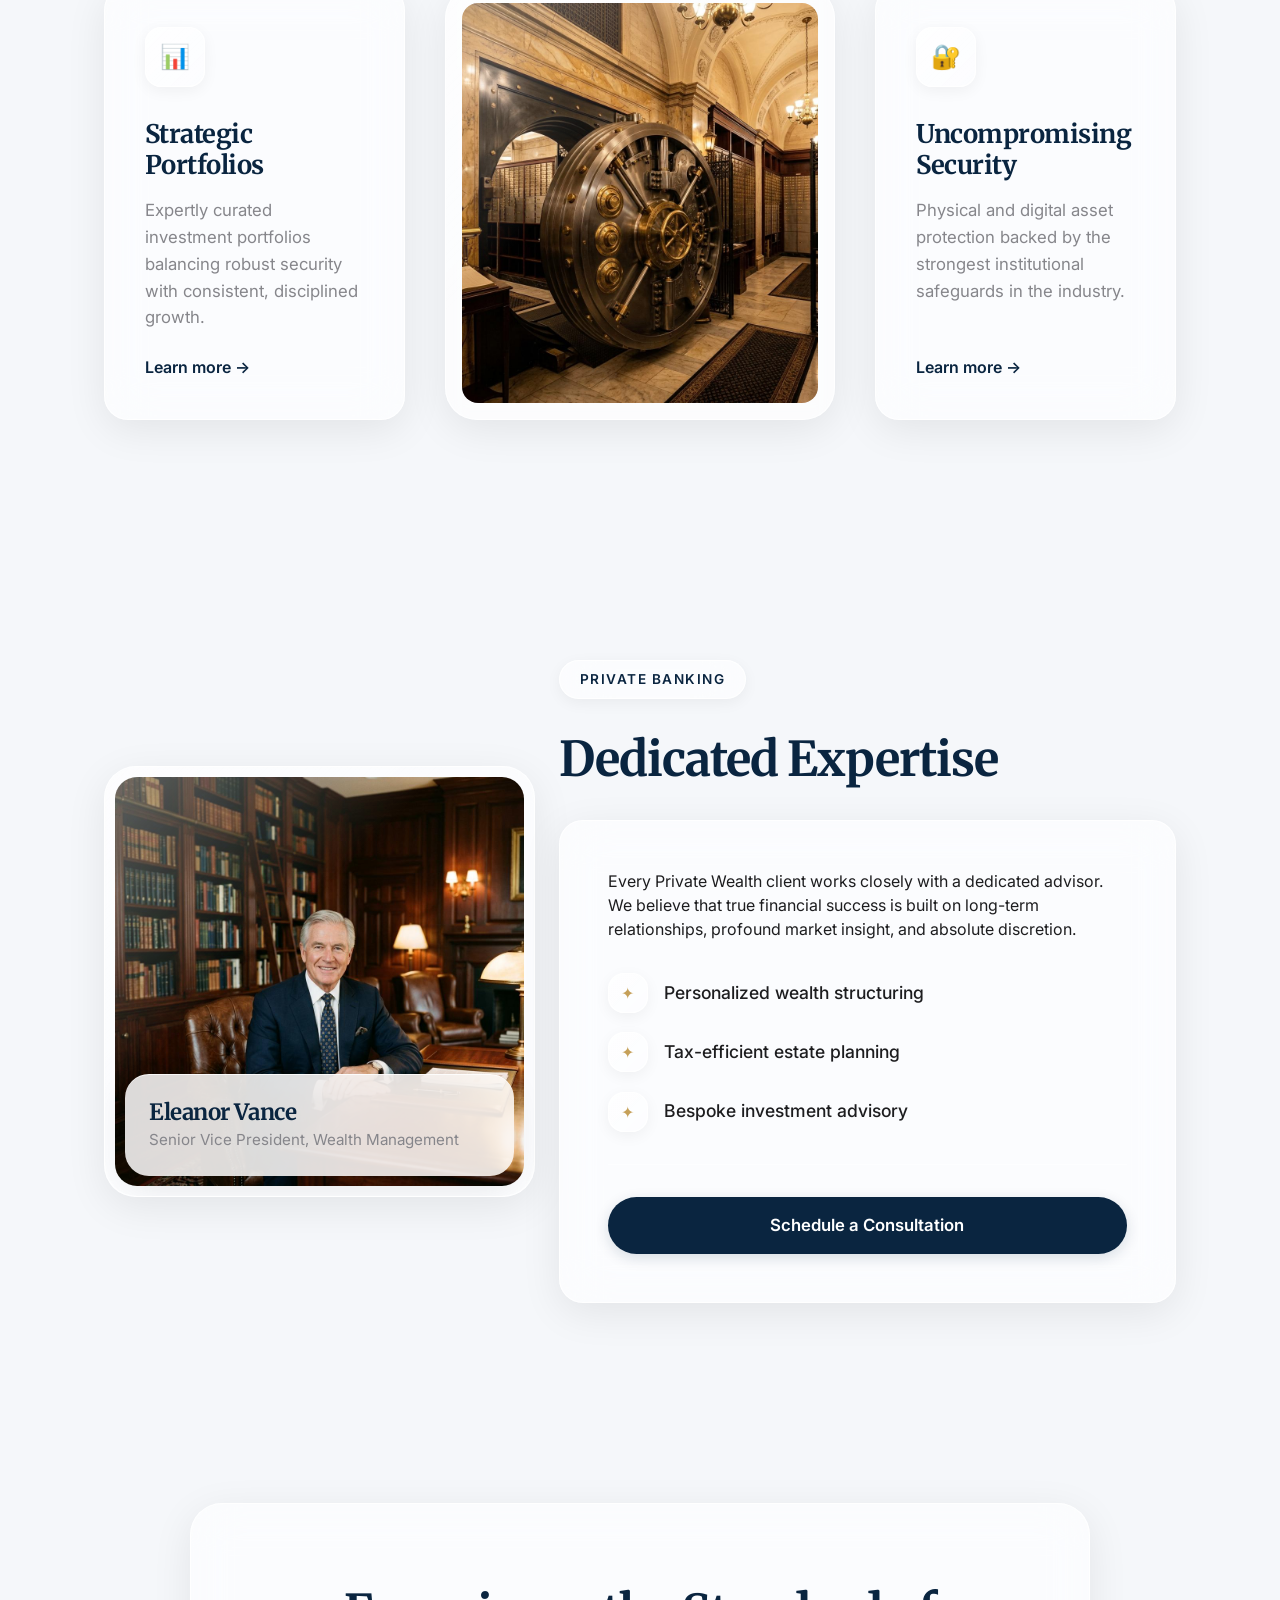
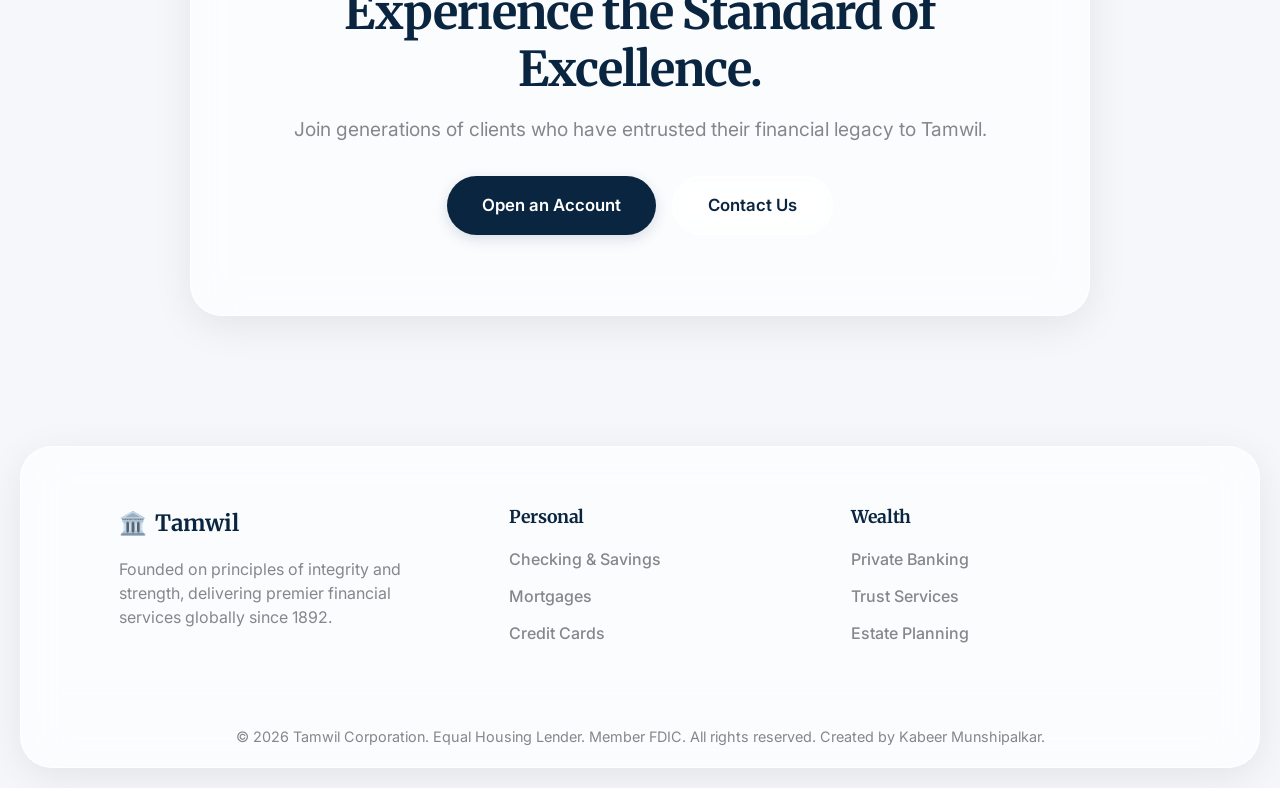
==== commit a725452b: "Optimize website images from 5.3MB PNGs to 500KB JPGs for 90% faster page loads" ====
--- a/index.html
+++ b/index.html
@@ -69,7 +69,7 @@
         <!-- Hero Section -->
         <section class="hero" id="home">
             <div class="hero-image-bg">
-                <img src="assets/hero_bg.png" alt="Classic Bank Exterior" class="bg-img float-slow">
+                <img src="assets/hero_bg.jpg" alt="Classic Bank Exterior" class="bg-img float-slow">
                 <div class="light-overlay"></div>
             </div>
             
@@ -129,7 +129,7 @@
                     
                     <div class="service-image-container scroll-reveal list-anim-2">
                         <div class="glass-image-frame interactive-element-image">
-                           <img src="assets/wealth.png" alt="Traditional Bank Vault" class="feature-img">
+                           <img src="assets/wealth.jpg" alt="Traditional Bank Vault" class="feature-img" loading="lazy">
                            <div class="glass-glare"></div>
                         </div>
                     </div>
@@ -149,7 +149,7 @@
             <div class="container layout-split relative-z">
                 <div class="visual-content scroll-reveal left">
                     <div class="image-frame mac-os-glass interactive-element-image">
-                        <img src="assets/advisor.png" alt="Professional Financial Advisor" class="visual-img">
+                        <img src="assets/advisor.jpg" alt="Professional Financial Advisor" class="visual-img" loading="lazy">
                         <div class="advisor-nameplate mac-os-glass-strong text-dark">
                             <h4 class="heading-serif">Eleanor Vance</h4>
                             <p>Senior Vice President, Wealth Management</p>
--- a/styles.css
+++ b/styles.css
@@ -272,7 +272,7 @@
     height: 100%;
 }
 .glass-image-frame img {
-    width: 100%; height: 100%; object-fit: cover;
+    width: 100%; height: 100%; min-height: 250px; display: block; object-fit: cover;
     border-radius: calc(var(--border-radius-xl) - 1rem); /* Fits inner area */
 }
 .glass-glare {
